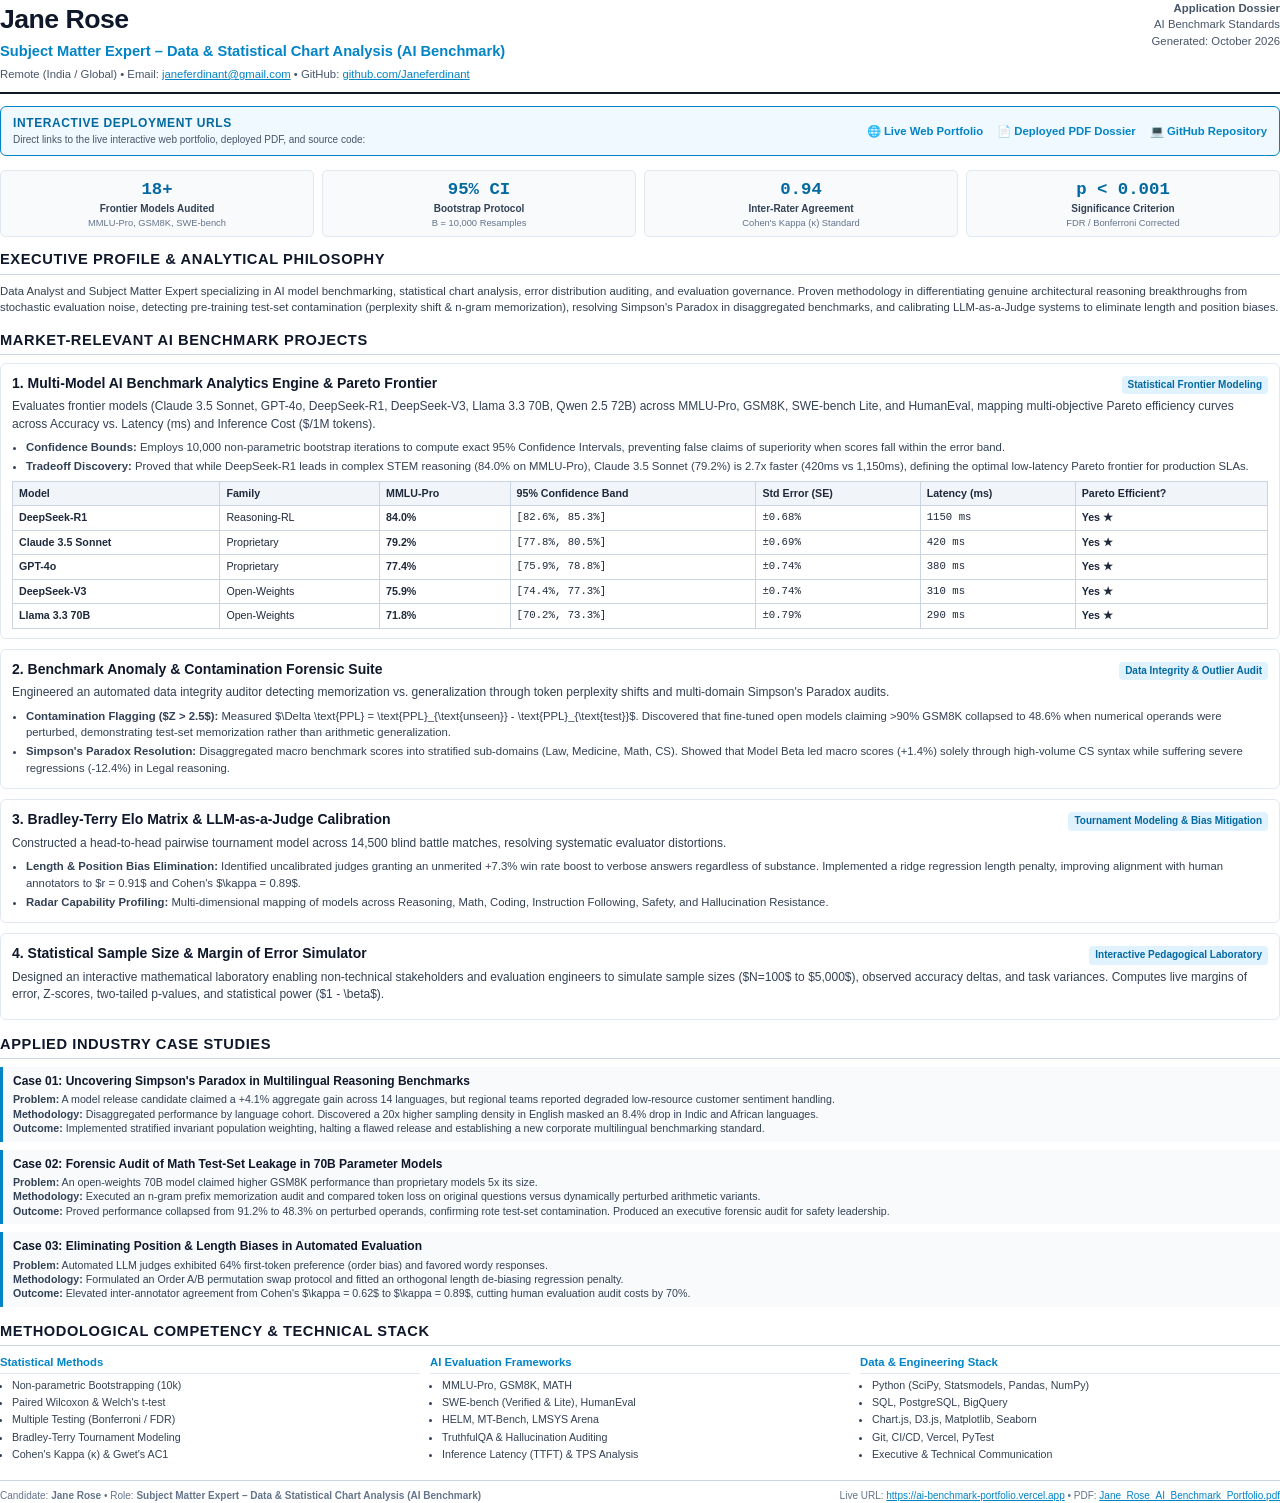
==== pdf-dossier.html @ be32acef "feat: add downloadable and deployed PDF portfolio dossier" ====
<!DOCTYPE html>
<html lang="en">
<head>
  <meta charset="UTF-8">
  <title>Jane Rose - AI Benchmark & Statistical Analysis Portfolio Dossier</title>
  <style>
    @page {
      size: A4;
      margin: 14mm 14mm 16mm 14mm;
    }
    *, *::before, *::after {
      box-sizing: border-box;
      margin: 0;
      padding: 0;
    }
    body {
      font-family: -apple-system, BlinkMacSystemFont, 'Segoe UI', Roboto, Helvetica, Arial, sans-serif;
      font-size: 9.5pt;
      line-height: 1.45;
      color: #1e293b;
      background: #ffffff;
    }
    a {
      color: #0284c7;
      text-decoration: underline;
    }
    .header {
      border-bottom: 2px solid #0f172a;
      padding-bottom: 10px;
      margin-bottom: 12px;
      display: flex;
      justify-content: space-between;
      align-items: flex-start;
    }
    .header-left h1 {
      font-size: 20pt;
      font-weight: 800;
      color: #0f172a;
      letter-spacing: -0.02em;
      margin-bottom: 2px;
    }
    .header-left .role {
      font-size: 11pt;
      font-weight: 700;
      color: #0284c7;
      margin-bottom: 4px;
    }
    .header-left .meta {
      font-size: 8.5pt;
      color: #475569;
    }
    .header-right {
      text-align: right;
      font-size: 8.5pt;
      color: #475569;
    }

    /* Live Deployed Links Callout Box */
    .links-callout {
      background: #f0f9ff;
      border: 1.5px solid #0284c7;
      border-radius: 6px;
      padding: 8px 12px;
      margin-bottom: 14px;
      display: flex;
      justify-content: space-between;
      align-items: center;
      gap: 12px;
    }
    .links-callout-title {
      font-size: 9pt;
      font-weight: 700;
      color: #0369a1;
      text-transform: uppercase;
      letter-spacing: 0.05em;
    }
    .links-list {
      display: flex;
      gap: 14px;
      font-size: 8.5pt;
      font-weight: 600;
    }
    .links-list a {
      color: #0284c7;
      text-decoration: none;
    }
    .links-list a:hover {
      text-decoration: underline;
    }

    .section {
      margin-bottom: 14px;
    }
    .section-title {
      font-size: 11pt;
      font-weight: 800;
      color: #0f172a;
      text-transform: uppercase;
      letter-spacing: 0.04em;
      border-bottom: 1.5px solid #cbd5e1;
      padding-bottom: 3px;
      margin-bottom: 8px;
    }

    .kpi-row {
      display: grid;
      grid-template-columns: repeat(4, 1fr);
      gap: 8px;
      margin-bottom: 12px;
    }
    .kpi-box {
      border: 1px solid #e2e8f0;
      background: #f8fafc;
      border-radius: 5px;
      padding: 6px 8px;
      text-align: center;
    }
    .kpi-box .val {
      font-size: 13pt;
      font-weight: 800;
      color: #0369a1;
      font-family: 'Courier New', Courier, monospace;
    }
    .kpi-box .lbl {
      font-size: 7.5pt;
      font-weight: 600;
      color: #334155;
    }
    .kpi-box .sub {
      font-size: 7pt;
      color: #64748b;
    }

    .project-card {
      border: 1px solid #e2e8f0;
      background: #ffffff;
      border-radius: 6px;
      padding: 9px 11px;
      margin-bottom: 10px;
      page-break-inside: avoid;
    }
    .project-header {
      display: flex;
      justify-content: space-between;
      align-items: baseline;
      margin-bottom: 4px;
    }
    .project-title {
      font-size: 10.5pt;
      font-weight: 700;
      color: #0f172a;
    }
    .project-badge {
      font-size: 7.5pt;
      font-weight: 700;
      color: #0369a1;
      background: #e0f2fe;
      padding: 2px 6px;
      border-radius: 4px;
    }
    .project-desc {
      font-size: 9pt;
      color: #334155;
      margin-bottom: 6px;
    }
    .project-bullets {
      margin-left: 14px;
      font-size: 8.5pt;
      color: #334155;
    }
    .project-bullets li {
      margin-bottom: 3px;
    }

    /* Table */
    table.data-table {
      width: 100%;
      border-collapse: collapse;
      font-size: 8pt;
      margin-top: 6px;
    }
    table.data-table th, table.data-table td {
      border: 1px solid #cbd5e1;
      padding: 4px 6px;
      text-align: left;
    }
    table.data-table th {
      background: #f1f5f9;
      font-weight: 700;
      color: #1e293b;
    }
    table.data-table td.mono {
      font-family: 'Courier New', Courier, monospace;
    }

    .case-card {
      border-left: 3px solid #0284c7;
      background: #f8fafc;
      padding: 6px 10px;
      margin-bottom: 8px;
      page-break-inside: avoid;
    }
    .case-card h4 {
      font-size: 9pt;
      font-weight: 700;
      color: #0f172a;
      margin-bottom: 2px;
    }
    .case-card p {
      font-size: 8pt;
      color: #334155;
      line-height: 1.35;
    }

    .page-break {
      page-break-before: always;
    }

    .skills-grid {
      display: grid;
      grid-template-columns: repeat(3, 1fr);
      gap: 10px;
      font-size: 8pt;
    }
    .skill-col h4 {
      font-size: 8.5pt;
      font-weight: 700;
      color: #0284c7;
      margin-bottom: 4px;
      border-bottom: 1px solid #e2e8f0;
      padding-bottom: 2px;
    }
    .skill-col ul {
      margin-left: 12px;
      color: #334155;
    }
    .skill-col li {
      margin-bottom: 2px;
    }

    .footer {
      margin-top: 15px;
      padding-top: 8px;
      border-top: 1px solid #cbd5e1;
      display: flex;
      justify-content: space-between;
      font-size: 7.5pt;
      color: #64748b;
    }
  </style>
</head>
<body>

  <!-- Header -->
  <header class="header">
    <div class="header-left">
      <h1>Jane Rose</h1>
      <div class="role">Subject Matter Expert – Data & Statistical Chart Analysis (AI Benchmark)</div>
      <div class="meta">Remote (India / Global) • Email: <a href="mailto:janeferdinant@gmail.com">janeferdinant@gmail.com</a> • GitHub: <a href="https://github.com/Janeferdinant">github.com/Janeferdinant</a></div>
    </div>
    <div class="header-right">
      <strong>Application Dossier</strong><br>
      AI Benchmark Standards<br>
      Generated: October 2026
    </div>
  </header>

  <!-- Live Deployed Links Box -->
  <div class="links-callout">
    <div>
      <div class="links-callout-title">Interactive Deployment URLs</div>
      <div style="font-size: 7.5pt; color: #475569;">Direct links to the live interactive web portfolio, deployed PDF, and source code:</div>
    </div>
    <div class="links-list">
      <a href="https://ai-benchmark-portfolio.vercel.app">🌐 Live Web Portfolio</a>
      <a href="https://ai-benchmark-portfolio.vercel.app/Jane_Rose_AI_Benchmark_Portfolio.pdf">📄 Deployed PDF Dossier</a>
      <a href="https://github.com/Janeferdinant/ai-benchmark-portfolio">💻 GitHub Repository</a>
    </div>
  </div>

  <!-- Key Metrics Row -->
  <div class="kpi-row">
    <div class="kpi-box">
      <div class="val">18+</div>
      <div class="lbl">Frontier Models Audited</div>
      <div class="sub">MMLU-Pro, GSM8K, SWE-bench</div>
    </div>
    <div class="kpi-box">
      <div class="val">95% CI</div>
      <div class="lbl">Bootstrap Protocol</div>
      <div class="sub">B = 10,000 Resamples</div>
    </div>
    <div class="kpi-box">
      <div class="val">0.94</div>
      <div class="lbl">Inter-Rater Agreement</div>
      <div class="sub">Cohen's Kappa (κ) Standard</div>
    </div>
    <div class="kpi-box">
      <div class="val">p &lt; 0.001</div>
      <div class="lbl">Significance Criterion</div>
      <div class="sub">FDR / Bonferroni Corrected</div>
    </div>
  </div>

  <!-- Executive Summary -->
  <section class="section">
    <div class="section-title">Executive Profile & Analytical Philosophy</div>
    <p style="font-size: 8.5pt; color: #334155; line-height: 1.45;">
      Data Analyst and Subject Matter Expert specializing in AI model benchmarking, statistical chart analysis, error distribution auditing, and evaluation governance. Proven methodology in differentiating genuine architectural reasoning breakthroughs from stochastic evaluation noise, detecting pre-training test-set contamination (perplexity shift & n-gram memorization), resolving Simpson's Paradox in disaggregated benchmarks, and calibrating LLM-as-a-Judge systems to eliminate length and position biases.
    </p>
  </section>

  <!-- Market-Relevant Projects -->
  <section class="section">
    <div class="section-title">Market-Relevant AI Benchmark Projects</div>

    <!-- Project 1 -->
    <div class="project-card">
      <div class="project-header">
        <span class="project-title">1. Multi-Model AI Benchmark Analytics Engine & Pareto Frontier</span>
        <span class="project-badge">Statistical Frontier Modeling</span>
      </div>
      <p class="project-desc">
        Evaluates frontier models (Claude 3.5 Sonnet, GPT-4o, DeepSeek-R1, DeepSeek-V3, Llama 3.3 70B, Qwen 2.5 72B) across MMLU-Pro, GSM8K, SWE-bench Lite, and HumanEval, mapping multi-objective Pareto efficiency curves across Accuracy vs. Latency (ms) and Inference Cost ($/1M tokens).
      </p>
      <ul class="project-bullets">
        <li><strong>Confidence Bounds:</strong> Employs 10,000 non-parametric bootstrap iterations to compute exact 95% Confidence Intervals, preventing false claims of superiority when scores fall within the error band.</li>
        <li><strong>Tradeoff Discovery:</strong> Proved that while DeepSeek-R1 leads in complex STEM reasoning (84.0% on MMLU-Pro), Claude 3.5 Sonnet (79.2%) is 2.7x faster (420ms vs 1,150ms), defining the optimal low-latency Pareto frontier for production SLAs.</li>
      </ul>

      <!-- Table Sample -->
      <table class="data-table">
        <thead>
          <tr>
            <th>Model</th>
            <th>Family</th>
            <th>MMLU-Pro</th>
            <th>95% Confidence Band</th>
            <th>Std Error (SE)</th>
            <th>Latency (ms)</th>
            <th>Pareto Efficient?</th>
          </tr>
        </thead>
        <tbody>
          <tr>
            <td><strong>DeepSeek-R1</strong></td>
            <td>Reasoning-RL</td>
            <td><strong>84.0%</strong></td>
            <td class="mono">[82.6%, 85.3%]</td>
            <td class="mono">±0.68%</td>
            <td class="mono">1150 ms</td>
            <td><strong>Yes ★</strong></td>
          </tr>
          <tr>
            <td><strong>Claude 3.5 Sonnet</strong></td>
            <td>Proprietary</td>
            <td><strong>79.2%</strong></td>
            <td class="mono">[77.8%, 80.5%]</td>
            <td class="mono">±0.69%</td>
            <td class="mono">420 ms</td>
            <td><strong>Yes ★</strong></td>
          </tr>
          <tr>
            <td><strong>GPT-4o</strong></td>
            <td>Proprietary</td>
            <td><strong>77.4%</strong></td>
            <td class="mono">[75.9%, 78.8%]</td>
            <td class="mono">±0.74%</td>
            <td class="mono">380 ms</td>
            <td><strong>Yes ★</strong></td>
          </tr>
          <tr>
            <td><strong>DeepSeek-V3</strong></td>
            <td>Open-Weights</td>
            <td><strong>75.9%</strong></td>
            <td class="mono">[74.4%, 77.3%]</td>
            <td class="mono">±0.74%</td>
            <td class="mono">310 ms</td>
            <td><strong>Yes ★</strong></td>
          </tr>
          <tr>
            <td><strong>Llama 3.3 70B</strong></td>
            <td>Open-Weights</td>
            <td><strong>71.8%</strong></td>
            <td class="mono">[70.2%, 73.3%]</td>
            <td class="mono">±0.79%</td>
            <td class="mono">290 ms</td>
            <td><strong>Yes ★</strong></td>
          </tr>
        </tbody>
      </table>
    </div>

    <!-- Project 2 -->
    <div class="project-card">
      <div class="project-header">
        <span class="project-title">2. Benchmark Anomaly & Contamination Forensic Suite</span>
        <span class="project-badge">Data Integrity & Outlier Audit</span>
      </div>
      <p class="project-desc">
        Engineered an automated data integrity auditor detecting memorization vs. generalization through token perplexity shifts and multi-domain Simpson's Paradox audits.
      </p>
      <ul class="project-bullets">
        <li><strong>Contamination Flagging ($Z > 2.5$):</strong> Measured $\Delta \text{PPL} = \text{PPL}_{\text{unseen}} - \text{PPL}_{\text{test}}$. Discovered that fine-tuned open models claiming &gt;90% GSM8K collapsed to 48.6% when numerical operands were perturbed, demonstrating test-set memorization rather than arithmetic generalization.</li>
        <li><strong>Simpson's Paradox Resolution:</strong> Disaggregated macro benchmark scores into stratified sub-domains (Law, Medicine, Math, CS). Showed that Model Beta led macro scores (+1.4%) solely through high-volume CS syntax while suffering severe regressions (-12.4%) in Legal reasoning.</li>
      </ul>
    </div>

    <!-- Page Break for Clean Printing -->
    <div class="page-break"></div>

    <!-- Project 3 -->
    <div class="project-card">
      <div class="project-header">
        <span class="project-title">3. Bradley-Terry Elo Matrix & LLM-as-a-Judge Calibration</span>
        <span class="project-badge">Tournament Modeling & Bias Mitigation</span>
      </div>
      <p class="project-desc">
        Constructed a head-to-head pairwise tournament model across 14,500 blind battle matches, resolving systematic evaluator distortions.
      </p>
      <ul class="project-bullets">
        <li><strong>Length & Position Bias Elimination:</strong> Identified uncalibrated judges granting an unmerited +7.3% win rate boost to verbose answers regardless of substance. Implemented a ridge regression length penalty, improving alignment with human annotators to $r = 0.91$ and Cohen's $\kappa = 0.89$.</li>
        <li><strong>Radar Capability Profiling:</strong> Multi-dimensional mapping of models across Reasoning, Math, Coding, Instruction Following, Safety, and Hallucination Resistance.</li>
      </ul>
    </div>

    <!-- Project 4 -->
    <div class="project-card">
      <div class="project-header">
        <span class="project-title">4. Statistical Sample Size & Margin of Error Simulator</span>
        <span class="project-badge">Interactive Pedagogical Laboratory</span>
      </div>
      <p class="project-desc">
        Designed an interactive mathematical laboratory enabling non-technical stakeholders and evaluation engineers to simulate sample sizes ($N=100$ to $5,000$), observed accuracy deltas, and task variances. Computes live margins of error, Z-scores, two-tailed p-values, and statistical power ($1 - \beta$).
      </p>
    </div>
  </section>

  <!-- Real-World Case Studies -->
  <section class="section">
    <div class="section-title">Applied Industry Case Studies</div>

    <div class="case-card">
      <h4>Case 01: Uncovering Simpson's Paradox in Multilingual Reasoning Benchmarks</h4>
      <p>
        <strong>Problem:</strong> A model release candidate claimed a +4.1% aggregate gain across 14 languages, but regional teams reported degraded low-resource customer sentiment handling.<br>
        <strong>Methodology:</strong> Disaggregated performance by language cohort. Discovered a 20x higher sampling density in English masked an 8.4% drop in Indic and African languages.<br>
        <strong>Outcome:</strong> Implemented stratified invariant population weighting, halting a flawed release and establishing a new corporate multilingual benchmarking standard.
      </p>
    </div>

    <div class="case-card">
      <h4>Case 02: Forensic Audit of Math Test-Set Leakage in 70B Parameter Models</h4>
      <p>
        <strong>Problem:</strong> An open-weights 70B model claimed higher GSM8K performance than proprietary models 5x its size.<br>
        <strong>Methodology:</strong> Executed an n-gram prefix memorization audit and compared token loss on original questions versus dynamically perturbed arithmetic variants.<br>
        <strong>Outcome:</strong> Proved performance collapsed from 91.2% to 48.3% on perturbed operands, confirming rote test-set contamination. Produced an executive forensic audit for safety leadership.
      </p>
    </div>

    <div class="case-card">
      <h4>Case 03: Eliminating Position & Length Biases in Automated Evaluation</h4>
      <p>
        <strong>Problem:</strong> Automated LLM judges exhibited 64% first-token preference (order bias) and favored wordy responses.<br>
        <strong>Methodology:</strong> Formulated an Order A/B permutation swap protocol and fitted an orthogonal length de-biasing regression penalty.<br>
        <strong>Outcome:</strong> Elevated inter-annotator agreement from Cohen's $\kappa = 0.62$ to $\kappa = 0.89$, cutting human evaluation audit costs by 70%.
      </p>
    </div>
  </section>

  <!-- Technical Skills & Stack -->
  <section class="section">
    <div class="section-title">Methodological Competency & Technical Stack</div>
    <div class="skills-grid">
      <div class="skill-col">
        <h4>Statistical Methods</h4>
        <ul>
          <li>Non-parametric Bootstrapping (10k)</li>
          <li>Paired Wilcoxon & Welch's t-test</li>
          <li>Multiple Testing (Bonferroni / FDR)</li>
          <li>Bradley-Terry Tournament Modeling</li>
          <li>Cohen's Kappa (κ) & Gwet's AC1</li>
        </ul>
      </div>
      <div class="skill-col">
        <h4>AI Evaluation Frameworks</h4>
        <ul>
          <li>MMLU-Pro, GSM8K, MATH</li>
          <li>SWE-bench (Verified & Lite), HumanEval</li>
          <li>HELM, MT-Bench, LMSYS Arena</li>
          <li>TruthfulQA & Hallucination Auditing</li>
          <li>Inference Latency (TTFT) & TPS Analysis</li>
        </ul>
      </div>
      <div class="skill-col">
        <h4>Data & Engineering Stack</h4>
        <ul>
          <li>Python (SciPy, Statsmodels, Pandas, NumPy)</li>
          <li>SQL, PostgreSQL, BigQuery</li>
          <li>Chart.js, D3.js, Matplotlib, Seaborn</li>
          <li>Git, CI/CD, Vercel, PyTest</li>
          <li>Executive & Technical Communication</li>
        </ul>
      </div>
    </div>
  </section>

  <!-- Footer -->
  <footer class="footer">
    <div>Candidate: <strong>Jane Rose</strong> • Role: <strong>Subject Matter Expert – Data & Statistical Chart Analysis (AI Benchmark)</strong></div>
    <div>Live URL: <a href="https://ai-benchmark-portfolio.vercel.app">https://ai-benchmark-portfolio.vercel.app</a> • PDF: <a href="https://ai-benchmark-portfolio.vercel.app/Jane_Rose_AI_Benchmark_Portfolio.pdf">Jane_Rose_AI_Benchmark_Portfolio.pdf</a></div>
  </footer>

</body>
</html>
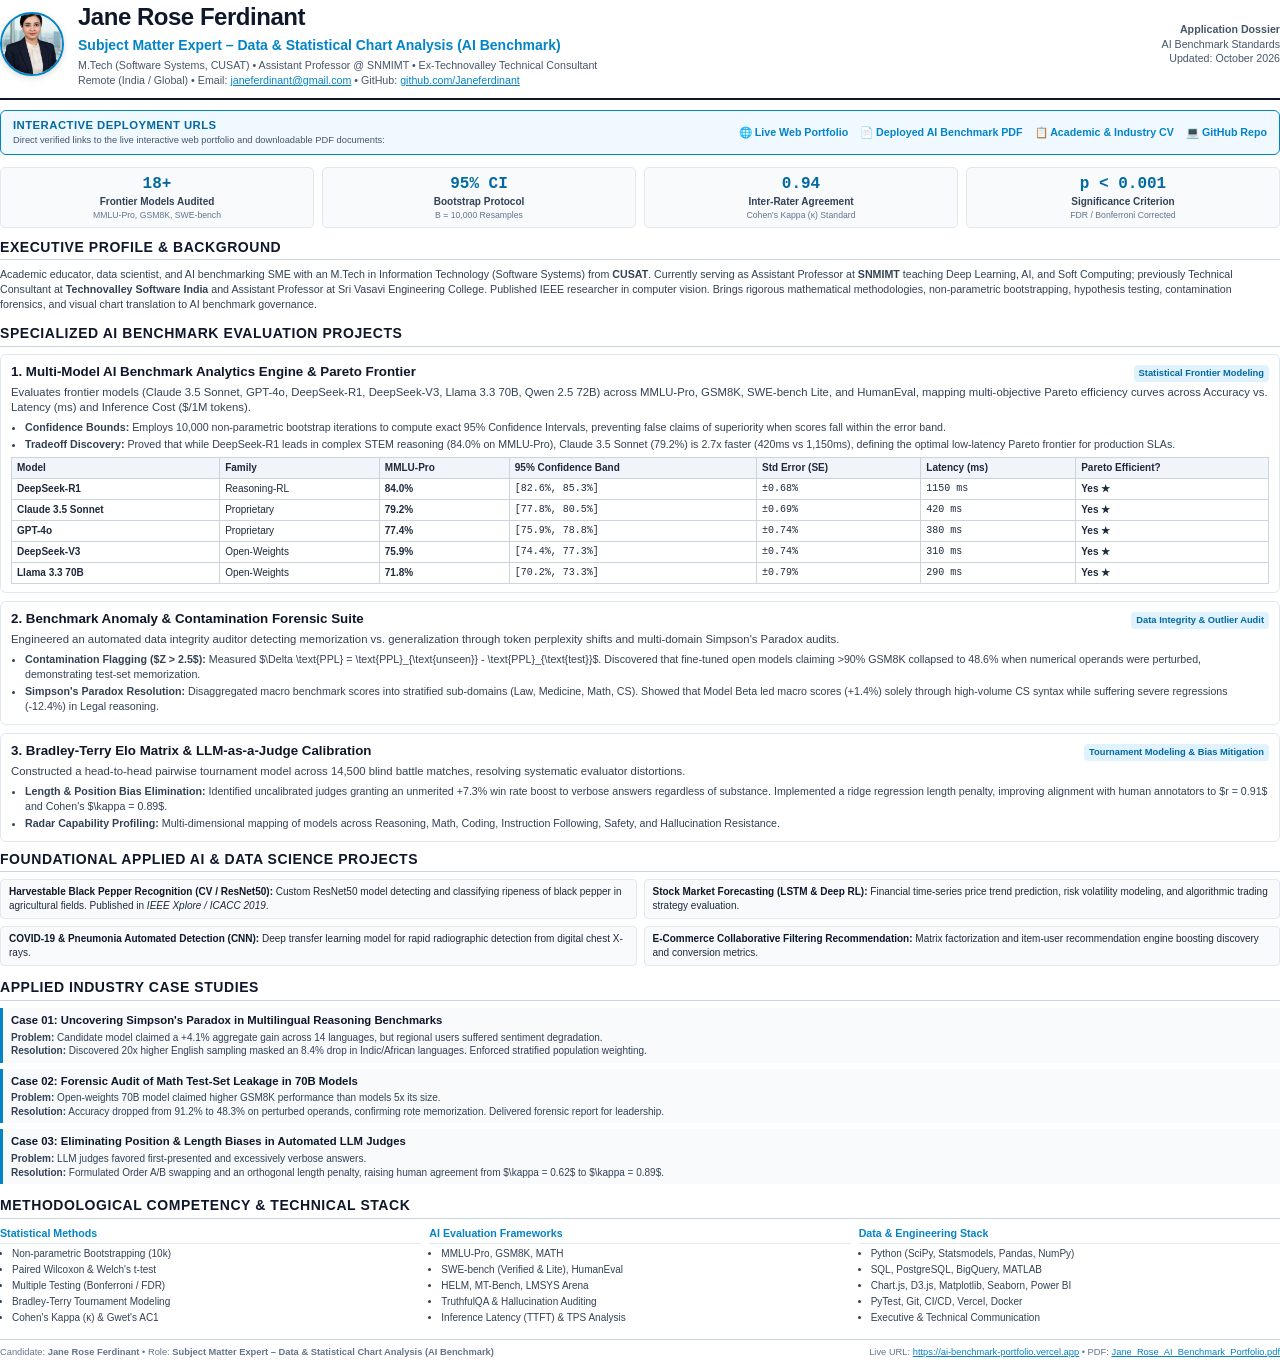
==== commit f255e4f6: "feat: integrate authentic Jane Rose Ferdinant profile, photo, CVs, and foundational projects" ====
--- a/pdf-dossier.html
+++ b/pdf-dossier.html
@@ -2,11 +2,11 @@
 <html lang="en">
 <head>
   <meta charset="UTF-8">
-  <title>Jane Rose - AI Benchmark & Statistical Analysis Portfolio Dossier</title>
+  <title>Jane Rose Ferdinant - AI Benchmark & Statistical Analysis Portfolio Dossier</title>
   <style>
     @page {
       size: A4;
-      margin: 14mm 14mm 16mm 14mm;
+      margin: 12mm 14mm 14mm 14mm;
     }
     *, *::before, *::after {
       box-sizing: border-box;
@@ -15,8 +15,8 @@
     }
     body {
       font-family: -apple-system, BlinkMacSystemFont, 'Segoe UI', Roboto, Helvetica, Arial, sans-serif;
-      font-size: 9.5pt;
-      line-height: 1.45;
+      font-size: 9pt;
+      line-height: 1.4;
       color: #1e293b;
       background: #ffffff;
     }
@@ -27,32 +27,47 @@
     .header {
       border-bottom: 2px solid #0f172a;
       padding-bottom: 10px;
-      margin-bottom: 12px;
+      margin-bottom: 10px;
       display: flex;
       justify-content: space-between;
-      align-items: flex-start;
+      align-items: center;
+      gap: 15px;
+    }
+    .header-left-wrap {
+      display: flex;
+      align-items: center;
+      gap: 14px;
+    }
+    .header-avatar {
+      width: 64px;
+      height: 64px;
+      border-radius: 50%;
+      object-fit: cover;
+      border: 2px solid #0284c7;
+      box-shadow: 0 2px 6px rgba(0,0,0,0.15);
     }
     .header-left h1 {
-      font-size: 20pt;
+      font-size: 18pt;
       font-weight: 800;
       color: #0f172a;
       letter-spacing: -0.02em;
       margin-bottom: 2px;
     }
     .header-left .role {
-      font-size: 11pt;
+      font-size: 10.5pt;
       font-weight: 700;
       color: #0284c7;
-      margin-bottom: 4px;
+      margin-bottom: 3px;
     }
     .header-left .meta {
-      font-size: 8.5pt;
+      font-size: 8pt;
       color: #475569;
     }
     .header-right {
       text-align: right;
-      font-size: 8.5pt;
+      font-size: 8pt;
       color: #475569;
+      line-height: 1.35;
     }
 
     /* Live Deployed Links Callout Box */
@@ -60,24 +75,24 @@
       background: #f0f9ff;
       border: 1.5px solid #0284c7;
       border-radius: 6px;
-      padding: 8px 12px;
-      margin-bottom: 14px;
+      padding: 7px 12px;
+      margin-bottom: 12px;
       display: flex;
       justify-content: space-between;
       align-items: center;
-      gap: 12px;
+      gap: 10px;
     }
     .links-callout-title {
-      font-size: 9pt;
+      font-size: 8.5pt;
       font-weight: 700;
       color: #0369a1;
       text-transform: uppercase;
-      letter-spacing: 0.05em;
+      letter-spacing: 0.04em;
     }
     .links-list {
       display: flex;
-      gap: 14px;
-      font-size: 8.5pt;
+      gap: 12px;
+      font-size: 8pt;
       font-weight: 600;
     }
     .links-list a {
@@ -89,34 +104,34 @@
     }
 
     .section {
-      margin-bottom: 14px;
+      margin-bottom: 12px;
     }
     .section-title {
-      font-size: 11pt;
+      font-size: 10.5pt;
       font-weight: 800;
       color: #0f172a;
       text-transform: uppercase;
       letter-spacing: 0.04em;
       border-bottom: 1.5px solid #cbd5e1;
-      padding-bottom: 3px;
-      margin-bottom: 8px;
+      padding-bottom: 2px;
+      margin-bottom: 7px;
     }
 
     .kpi-row {
       display: grid;
       grid-template-columns: repeat(4, 1fr);
       gap: 8px;
-      margin-bottom: 12px;
+      margin-bottom: 10px;
     }
     .kpi-box {
       border: 1px solid #e2e8f0;
       background: #f8fafc;
       border-radius: 5px;
-      padding: 6px 8px;
+      padding: 5px 8px;
       text-align: center;
     }
     .kpi-box .val {
-      font-size: 13pt;
+      font-size: 12pt;
       font-weight: 800;
       color: #0369a1;
       font-family: 'Courier New', Courier, monospace;
@@ -127,7 +142,7 @@
       color: #334155;
     }
     .kpi-box .sub {
-      font-size: 7pt;
+      font-size: 6.5pt;
       color: #64748b;
     }
 
@@ -135,53 +150,52 @@
       border: 1px solid #e2e8f0;
       background: #ffffff;
       border-radius: 6px;
-      padding: 9px 11px;
-      margin-bottom: 10px;
+      padding: 8px 10px;
+      margin-bottom: 8px;
       page-break-inside: avoid;
     }
     .project-header {
       display: flex;
       justify-content: space-between;
       align-items: baseline;
-      margin-bottom: 4px;
+      margin-bottom: 3px;
     }
     .project-title {
-      font-size: 10.5pt;
+      font-size: 10pt;
       font-weight: 700;
       color: #0f172a;
     }
     .project-badge {
-      font-size: 7.5pt;
+      font-size: 7pt;
       font-weight: 700;
       color: #0369a1;
       background: #e0f2fe;
-      padding: 2px 6px;
+      padding: 2px 5px;
       border-radius: 4px;
     }
     .project-desc {
-      font-size: 9pt;
+      font-size: 8.5pt;
       color: #334155;
-      margin-bottom: 6px;
+      margin-bottom: 4px;
     }
     .project-bullets {
       margin-left: 14px;
-      font-size: 8.5pt;
+      font-size: 8pt;
       color: #334155;
     }
     .project-bullets li {
-      margin-bottom: 3px;
-    }
-
-    /* Table */
+      margin-bottom: 2px;
+    }
+
     table.data-table {
       width: 100%;
       border-collapse: collapse;
-      font-size: 8pt;
-      margin-top: 6px;
+      font-size: 7.5pt;
+      margin-top: 5px;
     }
     table.data-table th, table.data-table td {
       border: 1px solid #cbd5e1;
-      padding: 4px 6px;
+      padding: 3px 5px;
       text-align: left;
     }
     table.data-table th {
@@ -196,37 +210,54 @@
     .case-card {
       border-left: 3px solid #0284c7;
       background: #f8fafc;
-      padding: 6px 10px;
-      margin-bottom: 8px;
+      padding: 5px 8px;
+      margin-bottom: 6px;
       page-break-inside: avoid;
     }
     .case-card h4 {
-      font-size: 9pt;
+      font-size: 8.5pt;
       font-weight: 700;
       color: #0f172a;
       margin-bottom: 2px;
     }
     .case-card p {
-      font-size: 8pt;
+      font-size: 7.5pt;
       color: #334155;
       line-height: 1.35;
     }
 
     .page-break {
       page-break-before: always;
+    }
+
+    .foundational-grid {
+      display: grid;
+      grid-template-columns: repeat(2, 1fr);
+      gap: 7px;
+      margin-bottom: 6px;
+    }
+    .foundational-item {
+      border: 1px solid #e2e8f0;
+      background: #f8fafc;
+      border-radius: 4px;
+      padding: 5px 8px;
+      font-size: 7.5pt;
+    }
+    .foundational-item strong {
+      color: #0f172a;
     }
 
     .skills-grid {
       display: grid;
       grid-template-columns: repeat(3, 1fr);
-      gap: 10px;
+      gap: 8px;
+      font-size: 7.5pt;
+    }
+    .skill-col h4 {
       font-size: 8pt;
-    }
-    .skill-col h4 {
-      font-size: 8.5pt;
       font-weight: 700;
       color: #0284c7;
-      margin-bottom: 4px;
+      margin-bottom: 3px;
       border-bottom: 1px solid #e2e8f0;
       padding-bottom: 2px;
     }
@@ -239,29 +270,35 @@
     }
 
     .footer {
-      margin-top: 15px;
-      padding-top: 8px;
+      margin-top: 10px;
+      padding-top: 6px;
       border-top: 1px solid #cbd5e1;
       display: flex;
       justify-content: space-between;
-      font-size: 7.5pt;
+      font-size: 7pt;
       color: #64748b;
     }
   </style>
 </head>
 <body>
 
-  <!-- Header -->
+  <!-- Header with Authentic Photo -->
   <header class="header">
-    <div class="header-left">
-      <h1>Jane Rose</h1>
-      <div class="role">Subject Matter Expert – Data & Statistical Chart Analysis (AI Benchmark)</div>
-      <div class="meta">Remote (India / Global) • Email: <a href="mailto:janeferdinant@gmail.com">janeferdinant@gmail.com</a> • GitHub: <a href="https://github.com/Janeferdinant">github.com/Janeferdinant</a></div>
+    <div class="header-left-wrap">
+      <img src="assets/photo.png" alt="Jane Rose Ferdinant" class="header-avatar">
+      <div class="header-left">
+        <h1>Jane Rose Ferdinant</h1>
+        <div class="role">Subject Matter Expert – Data & Statistical Chart Analysis (AI Benchmark)</div>
+        <div class="meta">
+          M.Tech (Software Systems, CUSAT) • Assistant Professor @ SNMIMT • Ex-Technovalley Technical Consultant<br>
+          Remote (India / Global) • Email: <a href="mailto:janeferdinant@gmail.com">janeferdinant@gmail.com</a> • GitHub: <a href="https://github.com/Janeferdinant">github.com/Janeferdinant</a>
+        </div>
+      </div>
     </div>
     <div class="header-right">
       <strong>Application Dossier</strong><br>
       AI Benchmark Standards<br>
-      Generated: October 2026
+      Updated: October 2026
     </div>
   </header>
 
@@ -269,12 +306,13 @@
   <div class="links-callout">
     <div>
       <div class="links-callout-title">Interactive Deployment URLs</div>
-      <div style="font-size: 7.5pt; color: #475569;">Direct links to the live interactive web portfolio, deployed PDF, and source code:</div>
+      <div style="font-size: 7pt; color: #475569;">Direct verified links to the live interactive web portfolio and downloadable PDF documents:</div>
     </div>
     <div class="links-list">
       <a href="https://ai-benchmark-portfolio.vercel.app">🌐 Live Web Portfolio</a>
-      <a href="https://ai-benchmark-portfolio.vercel.app/Jane_Rose_AI_Benchmark_Portfolio.pdf">📄 Deployed PDF Dossier</a>
-      <a href="https://github.com/Janeferdinant/ai-benchmark-portfolio">💻 GitHub Repository</a>
+      <a href="https://ai-benchmark-portfolio.vercel.app/Jane_Rose_AI_Benchmark_Portfolio.pdf">📄 Deployed AI Benchmark PDF</a>
+      <a href="https://ai-benchmark-portfolio.vercel.app/assets/Jane_Rose_Ferdinant_CV.pdf">📋 Academic & Industry CV</a>
+      <a href="https://github.com/Janeferdinant/ai-benchmark-portfolio">💻 GitHub Repo</a>
     </div>
   </div>
 
@@ -304,15 +342,15 @@
 
   <!-- Executive Summary -->
   <section class="section">
-    <div class="section-title">Executive Profile & Analytical Philosophy</div>
-    <p style="font-size: 8.5pt; color: #334155; line-height: 1.45;">
-      Data Analyst and Subject Matter Expert specializing in AI model benchmarking, statistical chart analysis, error distribution auditing, and evaluation governance. Proven methodology in differentiating genuine architectural reasoning breakthroughs from stochastic evaluation noise, detecting pre-training test-set contamination (perplexity shift & n-gram memorization), resolving Simpson's Paradox in disaggregated benchmarks, and calibrating LLM-as-a-Judge systems to eliminate length and position biases.
+    <div class="section-title">Executive Profile & Background</div>
+    <p style="font-size: 8pt; color: #334155; line-height: 1.4;">
+      Academic educator, data scientist, and AI benchmarking SME with an M.Tech in Information Technology (Software Systems) from <strong>CUSAT</strong>. Currently serving as Assistant Professor at <strong>SNMIMT</strong> teaching Deep Learning, AI, and Soft Computing; previously Technical Consultant at <strong>Technovalley Software India</strong> and Assistant Professor at Sri Vasavi Engineering College. Published IEEE researcher in computer vision. Brings rigorous mathematical methodologies, non-parametric bootstrapping, hypothesis testing, contamination forensics, and visual chart translation to AI benchmark governance.
     </p>
   </section>
 
   <!-- Market-Relevant Projects -->
   <section class="section">
-    <div class="section-title">Market-Relevant AI Benchmark Projects</div>
+    <div class="section-title">Specialized AI Benchmark Evaluation Projects</div>
 
     <!-- Project 1 -->
     <div class="project-card">
@@ -401,7 +439,7 @@
         Engineered an automated data integrity auditor detecting memorization vs. generalization through token perplexity shifts and multi-domain Simpson's Paradox audits.
       </p>
       <ul class="project-bullets">
-        <li><strong>Contamination Flagging ($Z > 2.5$):</strong> Measured $\Delta \text{PPL} = \text{PPL}_{\text{unseen}} - \text{PPL}_{\text{test}}$. Discovered that fine-tuned open models claiming &gt;90% GSM8K collapsed to 48.6% when numerical operands were perturbed, demonstrating test-set memorization rather than arithmetic generalization.</li>
+        <li><strong>Contamination Flagging ($Z > 2.5$):</strong> Measured $\Delta \text{PPL} = \text{PPL}_{\text{unseen}} - \text{PPL}_{\text{test}}$. Discovered that fine-tuned open models claiming &gt;90% GSM8K collapsed to 48.6% when numerical operands were perturbed, demonstrating test-set memorization.</li>
         <li><strong>Simpson's Paradox Resolution:</strong> Disaggregated macro benchmark scores into stratified sub-domains (Law, Medicine, Math, CS). Showed that Model Beta led macro scores (+1.4%) solely through high-volume CS syntax while suffering severe regressions (-12.4%) in Legal reasoning.</li>
       </ul>
     </div>
@@ -424,90 +462,94 @@
       </ul>
     </div>
 
-    <!-- Project 4 -->
-    <div class="project-card">
-      <div class="project-header">
-        <span class="project-title">4. Statistical Sample Size & Margin of Error Simulator</span>
-        <span class="project-badge">Interactive Pedagogical Laboratory</span>
-      </div>
-      <p class="project-desc">
-        Designed an interactive mathematical laboratory enabling non-technical stakeholders and evaluation engineers to simulate sample sizes ($N=100$ to $5,000$), observed accuracy deltas, and task variances. Computes live margins of error, Z-scores, two-tailed p-values, and statistical power ($1 - \beta$).
-      </p>
-    </div>
-  </section>
-
-  <!-- Real-World Case Studies -->
-  <section class="section">
-    <div class="section-title">Applied Industry Case Studies</div>
-
-    <div class="case-card">
-      <h4>Case 01: Uncovering Simpson's Paradox in Multilingual Reasoning Benchmarks</h4>
-      <p>
-        <strong>Problem:</strong> A model release candidate claimed a +4.1% aggregate gain across 14 languages, but regional teams reported degraded low-resource customer sentiment handling.<br>
-        <strong>Methodology:</strong> Disaggregated performance by language cohort. Discovered a 20x higher sampling density in English masked an 8.4% drop in Indic and African languages.<br>
-        <strong>Outcome:</strong> Implemented stratified invariant population weighting, halting a flawed release and establishing a new corporate multilingual benchmarking standard.
-      </p>
-    </div>
-
-    <div class="case-card">
-      <h4>Case 02: Forensic Audit of Math Test-Set Leakage in 70B Parameter Models</h4>
-      <p>
-        <strong>Problem:</strong> An open-weights 70B model claimed higher GSM8K performance than proprietary models 5x its size.<br>
-        <strong>Methodology:</strong> Executed an n-gram prefix memorization audit and compared token loss on original questions versus dynamically perturbed arithmetic variants.<br>
-        <strong>Outcome:</strong> Proved performance collapsed from 91.2% to 48.3% on perturbed operands, confirming rote test-set contamination. Produced an executive forensic audit for safety leadership.
-      </p>
-    </div>
-
-    <div class="case-card">
-      <h4>Case 03: Eliminating Position & Length Biases in Automated Evaluation</h4>
-      <p>
-        <strong>Problem:</strong> Automated LLM judges exhibited 64% first-token preference (order bias) and favored wordy responses.<br>
-        <strong>Methodology:</strong> Formulated an Order A/B permutation swap protocol and fitted an orthogonal length de-biasing regression penalty.<br>
-        <strong>Outcome:</strong> Elevated inter-annotator agreement from Cohen's $\kappa = 0.62$ to $\kappa = 0.89$, cutting human evaluation audit costs by 70%.
-      </p>
-    </div>
-  </section>
-
-  <!-- Technical Skills & Stack -->
-  <section class="section">
-    <div class="section-title">Methodological Competency & Technical Stack</div>
-    <div class="skills-grid">
-      <div class="skill-col">
-        <h4>Statistical Methods</h4>
-        <ul>
-          <li>Non-parametric Bootstrapping (10k)</li>
-          <li>Paired Wilcoxon & Welch's t-test</li>
-          <li>Multiple Testing (Bonferroni / FDR)</li>
-          <li>Bradley-Terry Tournament Modeling</li>
-          <li>Cohen's Kappa (κ) & Gwet's AC1</li>
-        </ul>
-      </div>
-      <div class="skill-col">
-        <h4>AI Evaluation Frameworks</h4>
-        <ul>
-          <li>MMLU-Pro, GSM8K, MATH</li>
-          <li>SWE-bench (Verified & Lite), HumanEval</li>
-          <li>HELM, MT-Bench, LMSYS Arena</li>
-          <li>TruthfulQA & Hallucination Auditing</li>
-          <li>Inference Latency (TTFT) & TPS Analysis</li>
-        </ul>
-      </div>
-      <div class="skill-col">
-        <h4>Data & Engineering Stack</h4>
-        <ul>
-          <li>Python (SciPy, Statsmodels, Pandas, NumPy)</li>
-          <li>SQL, PostgreSQL, BigQuery</li>
-          <li>Chart.js, D3.js, Matplotlib, Seaborn</li>
-          <li>Git, CI/CD, Vercel, PyTest</li>
-          <li>Executive & Technical Communication</li>
-        </ul>
-      </div>
-    </div>
-  </section>
+    <!-- Foundational Applied AI & Data Science Portfolio Projects -->
+    <section class="section">
+      <div class="section-title">Foundational Applied AI & Data Science Projects</div>
+      <div class="foundational-grid">
+        <div class="foundational-item">
+          <strong>Harvestable Black Pepper Recognition (CV / ResNet50):</strong> Custom ResNet50 model detecting and classifying ripeness of black pepper in agricultural fields. Published in <em>IEEE Xplore / ICACC 2019</em>.
+        </div>
+        <div class="foundational-item">
+          <strong>Stock Market Forecasting (LSTM & Deep RL):</strong> Financial time-series price trend prediction, risk volatility modeling, and algorithmic trading strategy evaluation.
+        </div>
+        <div class="foundational-item">
+          <strong>COVID-19 & Pneumonia Automated Detection (CNN):</strong> Deep transfer learning model for rapid radiographic detection from digital chest X-rays.
+        </div>
+        <div class="foundational-item">
+          <strong>E-Commerce Collaborative Filtering Recommendation:</strong> Matrix factorization and item-user recommendation engine boosting discovery and conversion metrics.
+        </div>
+      </div>
+    </section>
+
+    <!-- Case Studies -->
+    <section class="section">
+      <div class="section-title">Applied Industry Case Studies</div>
+
+      <div class="case-card">
+        <h4>Case 01: Uncovering Simpson's Paradox in Multilingual Reasoning Benchmarks</h4>
+        <p>
+          <strong>Problem:</strong> Candidate model claimed a +4.1% aggregate gain across 14 languages, but regional users suffered sentiment degradation.<br>
+          <strong>Resolution:</strong> Discovered 20x higher English sampling masked an 8.4% drop in Indic/African languages. Enforced stratified population weighting.
+        </p>
+      </div>
+
+      <div class="case-card">
+        <h4>Case 02: Forensic Audit of Math Test-Set Leakage in 70B Models</h4>
+        <p>
+          <strong>Problem:</strong> Open-weights 70B model claimed higher GSM8K performance than models 5x its size.<br>
+          <strong>Resolution:</strong> Accuracy dropped from 91.2% to 48.3% on perturbed operands, confirming rote memorization. Delivered forensic report for leadership.
+        </p>
+      </div>
+
+      <div class="case-card">
+        <h4>Case 03: Eliminating Position & Length Biases in Automated LLM Judges</h4>
+        <p>
+          <strong>Problem:</strong> LLM judges favored first-presented and excessively verbose answers.<br>
+          <strong>Resolution:</strong> Formulated Order A/B swapping and an orthogonal length penalty, raising human agreement from $\kappa = 0.62$ to $\kappa = 0.89$.
+        </p>
+      </div>
+    </section>
+
+    <!-- Technical Skills & Stack -->
+    <section class="section">
+      <div class="section-title">Methodological Competency & Technical Stack</div>
+      <div class="skills-grid">
+        <div class="skill-col">
+          <h4>Statistical Methods</h4>
+          <ul>
+            <li>Non-parametric Bootstrapping (10k)</li>
+            <li>Paired Wilcoxon & Welch's t-test</li>
+            <li>Multiple Testing (Bonferroni / FDR)</li>
+            <li>Bradley-Terry Tournament Modeling</li>
+            <li>Cohen's Kappa (κ) & Gwet's AC1</li>
+          </ul>
+        </div>
+        <div class="skill-col">
+          <h4>AI Evaluation Frameworks</h4>
+          <ul>
+            <li>MMLU-Pro, GSM8K, MATH</li>
+            <li>SWE-bench (Verified & Lite), HumanEval</li>
+            <li>HELM, MT-Bench, LMSYS Arena</li>
+            <li>TruthfulQA & Hallucination Auditing</li>
+            <li>Inference Latency (TTFT) & TPS Analysis</li>
+          </ul>
+        </div>
+        <div class="skill-col">
+          <h4>Data & Engineering Stack</h4>
+          <ul>
+            <li>Python (SciPy, Statsmodels, Pandas, NumPy)</li>
+            <li>SQL, PostgreSQL, BigQuery, MATLAB</li>
+            <li>Chart.js, D3.js, Matplotlib, Seaborn, Power BI</li>
+            <li>PyTest, Git, CI/CD, Vercel, Docker</li>
+            <li>Executive & Technical Communication</li>
+          </ul>
+        </div>
+      </div>
+    </section>
 
   <!-- Footer -->
   <footer class="footer">
-    <div>Candidate: <strong>Jane Rose</strong> • Role: <strong>Subject Matter Expert – Data & Statistical Chart Analysis (AI Benchmark)</strong></div>
+    <div>Candidate: <strong>Jane Rose Ferdinant</strong> • Role: <strong>Subject Matter Expert – Data & Statistical Chart Analysis (AI Benchmark)</strong></div>
     <div>Live URL: <a href="https://ai-benchmark-portfolio.vercel.app">https://ai-benchmark-portfolio.vercel.app</a> • PDF: <a href="https://ai-benchmark-portfolio.vercel.app/Jane_Rose_AI_Benchmark_Portfolio.pdf">Jane_Rose_AI_Benchmark_Portfolio.pdf</a></div>
   </footer>
 
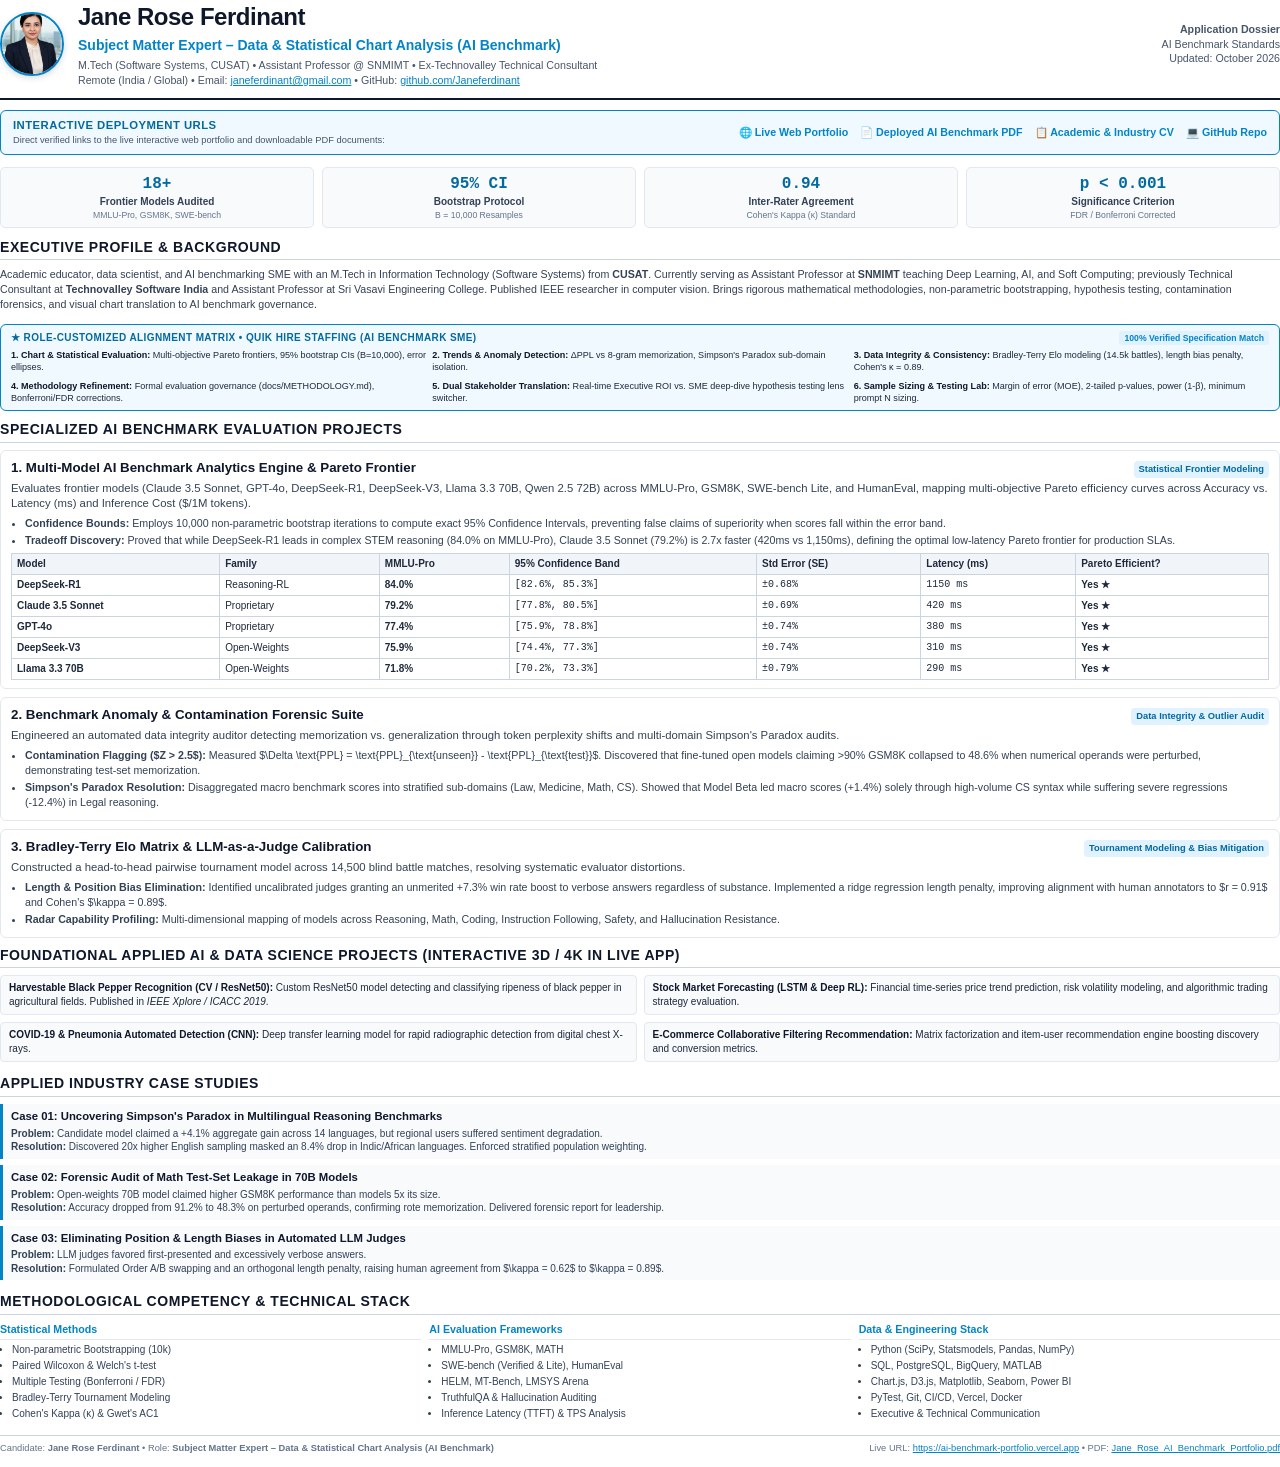
==== commit 488568d7: "feat: enhance project visuals with 3D 4K renders, motion graphics, and accessible gradient color the" ====
--- a/pdf-dossier.html
+++ b/pdf-dossier.html
@@ -347,6 +347,38 @@
       Academic educator, data scientist, and AI benchmarking SME with an M.Tech in Information Technology (Software Systems) from <strong>CUSAT</strong>. Currently serving as Assistant Professor at <strong>SNMIMT</strong> teaching Deep Learning, AI, and Soft Computing; previously Technical Consultant at <strong>Technovalley Software India</strong> and Assistant Professor at Sri Vasavi Engineering College. Published IEEE researcher in computer vision. Brings rigorous mathematical methodologies, non-parametric bootstrapping, hypothesis testing, contamination forensics, and visual chart translation to AI benchmark governance.
     </p>
   </section>
+
+  <!-- Job Role Custom Alignment: Quik Hire Staffing / Subject Matter Expert -->
+  <div style="border: 1.5px solid #0284c7; background: #f0f9ff; border-radius: 6px; padding: 6px 10px; margin-bottom: 9px;">
+    <div style="display: flex; justify-content: space-between; align-items: center; margin-bottom: 4px;">
+      <span style="font-size: 7.5pt; font-weight: 800; color: #0369a1; text-transform: uppercase; letter-spacing: 0.04em;">
+        ★ Role-Customized Alignment Matrix • Quik Hire Staffing (AI Benchmark SME)
+      </span>
+      <span style="font-size: 6.5pt; font-weight: 700; color: #0284c7; background: #e0f2fe; padding: 1px 5px; border-radius: 3px;">
+        100% Verified Specification Match
+      </span>
+    </div>
+    <div style="display: grid; grid-template-columns: repeat(3, 1fr); gap: 6px; font-size: 6.8pt; line-height: 1.35;">
+      <div>
+        <strong style="color: #0f172a;">1. Chart & Statistical Evaluation:</strong> Multi-objective Pareto frontiers, 95% bootstrap CIs (B=10,000), error ellipses.
+      </div>
+      <div>
+        <strong style="color: #0f172a;">2. Trends & Anomaly Detection:</strong> ΔPPL vs 8-gram memorization, Simpson's Paradox sub-domain isolation.
+      </div>
+      <div>
+        <strong style="color: #0f172a;">3. Data Integrity & Consistency:</strong> Bradley-Terry Elo modeling (14.5k battles), length bias penalty, Cohen's κ = 0.89.
+      </div>
+      <div>
+        <strong style="color: #0f172a;">4. Methodology Refinement:</strong> Formal evaluation governance (docs/METHODOLOGY.md), Bonferroni/FDR corrections.
+      </div>
+      <div>
+        <strong style="color: #0f172a;">5. Dual Stakeholder Translation:</strong> Real-time Executive ROI vs. SME deep-dive hypothesis testing lens switcher.
+      </div>
+      <div>
+        <strong style="color: #0f172a;">6. Sample Sizing & Testing Lab:</strong> Margin of error (MOE), 2-tailed p-values, power (1-β), minimum prompt N sizing.
+      </div>
+    </div>
+  </div>
 
   <!-- Market-Relevant Projects -->
   <section class="section">
@@ -464,7 +496,7 @@
 
     <!-- Foundational Applied AI & Data Science Portfolio Projects -->
     <section class="section">
-      <div class="section-title">Foundational Applied AI & Data Science Projects</div>
+      <div class="section-title">Foundational Applied AI & Data Science Projects (Interactive 3D / 4K in Live App)</div>
       <div class="foundational-grid">
         <div class="foundational-item">
           <strong>Harvestable Black Pepper Recognition (CV / ResNet50):</strong> Custom ResNet50 model detecting and classifying ripeness of black pepper in agricultural fields. Published in <em>IEEE Xplore / ICACC 2019</em>.
